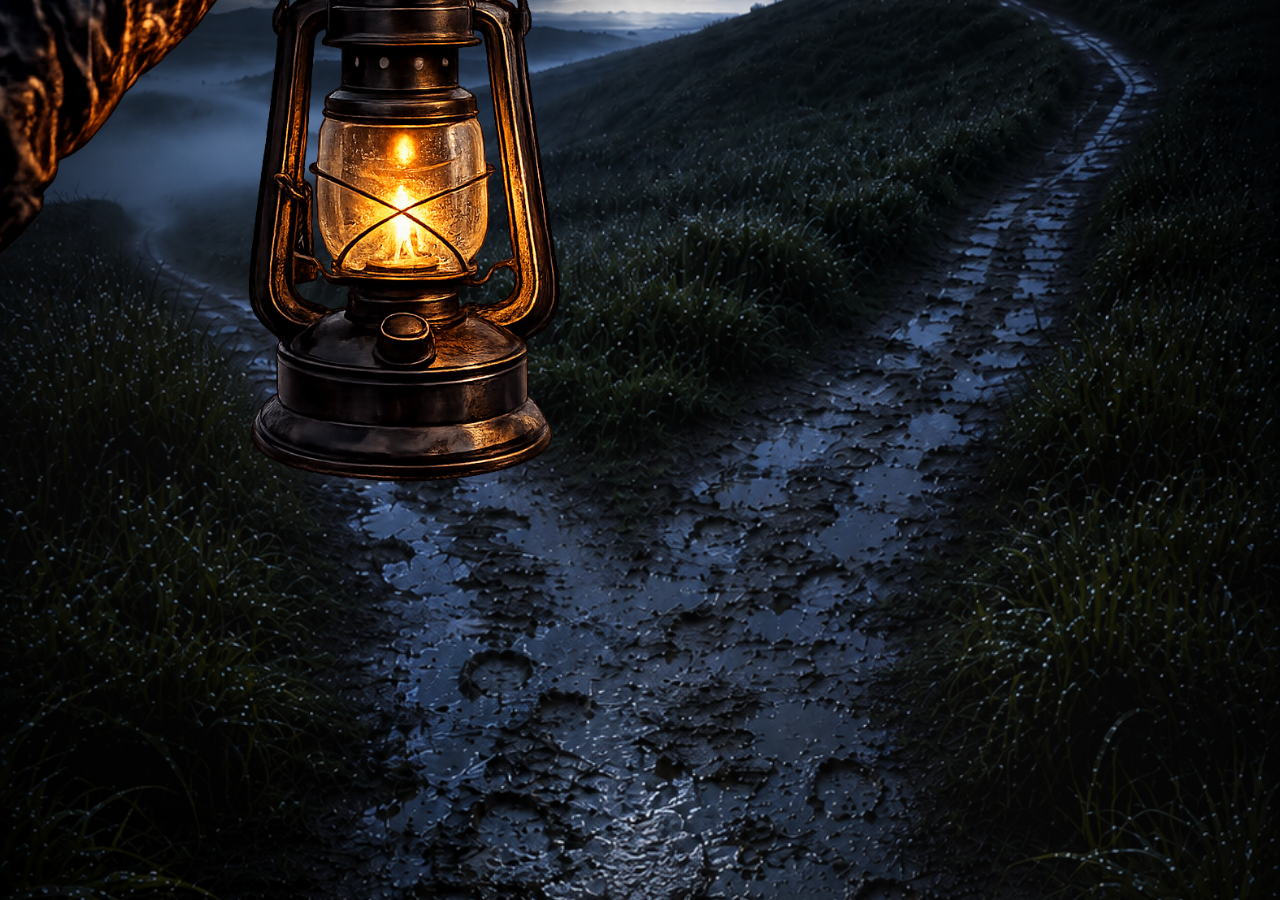
==== index.html @ 6a0470df "Rename indexindex.html to index.html" ====
<!DOCTYPE html>
<html lang="zh-CN">

<head>
<meta charset="UTF-8">

<meta
name="viewport"
content="width=device-width,initial-scale=1,maximum-scale=1,user-scalable=no"
/>

<title>深夜探路</title>

<link rel="stylesheet" href="style.css">

</head>

<body>

<div id="scene">

    <!-- 中间背景 -->
    <div class="bg center"></div>

    <!-- 左侧背景 -->
    <div class="bg left"></div>

    <!-- 右侧背景 -->
    <div class="bg right"></div>

    <!-- 雾层（可选） -->
    <div id="fog"></div>

    <!-- 手灯层 -->
    <div id="lanternWrap">
        <img
            src="./assets/images/1111.png"
            id="lantern"
            alt=""
        >
    </div>

 

</div>

<script src="main.js"></script>

</body>

</html>
---- style.css ----
*{
    margin:0;
    padding:0;
    box-sizing:border-box;
}

html,
body{
    width:100vw;
    height:100vh;
    overflow:hidden;
    background:#000;

    position:fixed;
    inset:0;
}

#scene{
    position:relative;
    width:100%;
    height:100%;
    overflow:hidden;
    background:#000;
}

/* 背景层 */

.bg{
    position:absolute;
    inset:0;

    background-size:cover;
    background-position:center;
    background-repeat:no-repeat;

    transition:opacity .8s ease;

    will-change:opacity;
}

.center{
    background-image:url("./assets/images/6-1.png");
    opacity:1;
    z-index:1;
}

.left{
    background-image:url("./assets/images/6-2.png");
    opacity:0;
    z-index:2;
}

.right{
    background-image:url("./assets/images/6-3.png");
    opacity:0;
    z-index:3;
}

/* 轻微暗角 */

#scene::after{
    content:"";
    position:absolute;
    inset:0;

    background:
    radial-gradient(
        circle,
        rgba(0,0,0,0) 45%,
        rgba(0,0,0,.5) 100%
    );

    z-index:5;
    pointer-events:none;
}

/* 雾层 */

#fog{
    position:absolute;
    inset:-20%;

    z-index:6;

    background:
    radial-gradient(
        circle at 30% 40%,
        rgba(255,255,255,.04),
        transparent 40%
    ),
    radial-gradient(
        circle at 70% 70%,
        rgba(255,255,255,.03),
        transparent 35%
    );

    animation:fogMove 18s linear infinite;

    pointer-events:none;
}

@keyframes fogMove{

    0%{
        transform:translateX(-30px);
    }

    50%{
        transform:translateX(30px);
    }

    100%{
        transform:translateX(-30px);
    }
}

/* 手灯层 */

#lanternWrap{
    position:absolute;
    inset:0;
    overflow:hidden;

    z-index:20;

    pointer-events:none;
}

/*
假设素材主体在左侧
右边大量透明区域
*/

#lantern{
    position:absolute;

    left:-3vw;
    bottom:25vh;

    width:65vw;
    height:auto;

    transform:translateX(0);
}/* 权限提示 */

#tip{

    position:absolute;

    left:50%;
    top:50%;

    transform:translate(-50%,-50%);

    color:white;

    font-size:18px;

    letter-spacing:2px;

    z-index:100;

    padding:12px 18px;

    border-radius:999px;

    background:rgba(0,0,0,.5);

    backdrop-filter:blur(8px);
}
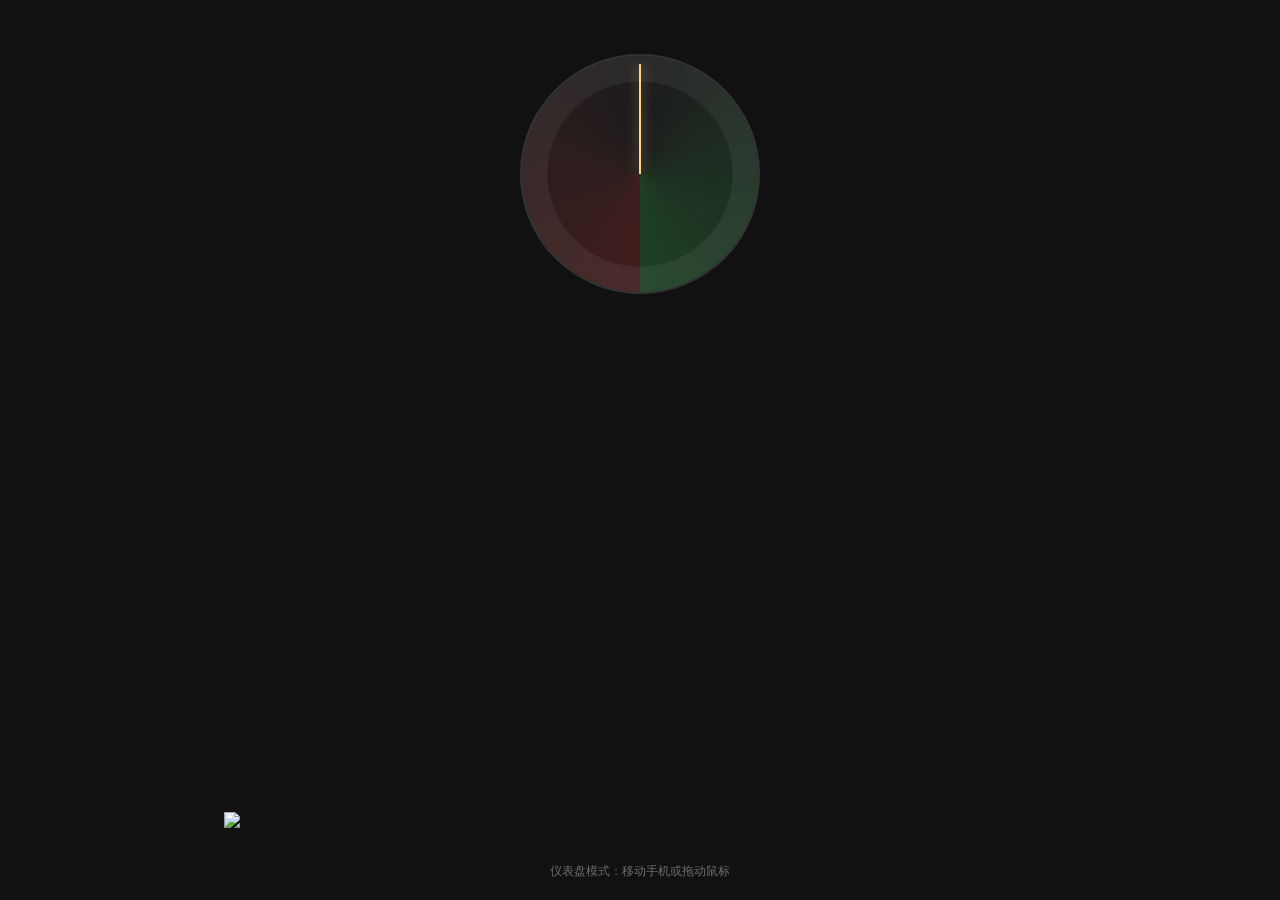
==== commit b0857522: "Update index.html" ====
--- a/index.html
+++ b/index.html
@@ -3,49 +3,286 @@
 
 <head>
 <meta charset="UTF-8">
-
-<meta
-name="viewport"
-content="width=device-width,initial-scale=1,maximum-scale=1,user-scalable=no"
-/>
-
-<title>深夜探路</title>
-
-<link rel="stylesheet" href="style.css">
-
+<meta name="viewport" content="width=device-width,initial-scale=1,maximum-scale=1,user-scalable=no">
+
+<title>仪表盘探路系统</title>
+
+<style>
+
+/* =========================
+基础
+========================= */
+
+*{
+    margin:0;
+    padding:0;
+    box-sizing:border-box;
+}
+
+html,body{
+    width:100%;
+    height:100%;
+    overflow:hidden;
+    background:#000;
+    position:fixed;
+    inset:0;
+}
+
+/* =========================
+场景
+========================= */
+
+#scene{
+    position:relative;
+    width:100%;
+    height:100%;
+    background:#111;
+    transition:filter .2s ease;
+}
+
+/* =========================
+仪表盘
+========================= */
+
+#dashboard{
+    position:absolute;
+    top:6vh;
+    left:50%;
+    transform:translateX(-50%);
+
+    width:240px;
+    height:240px;
+
+    border-radius:50%;
+
+    border:2px solid rgba(255,255,255,0.15);
+
+    backdrop-filter: blur(8px);
+
+    z-index:10;
+}
+
+/* 外圈刻度 */
+#dial{
+    width:100%;
+    height:100%;
+    border-radius:50%;
+
+    background:
+        radial-gradient(circle, transparent 55%, rgba(255,255,255,0.06) 56%),
+        conic-gradient(
+            from 180deg,
+            rgba(255,80,80,0.2),
+            rgba(255,255,255,0.05),
+            rgba(80,255,120,0.2)
+        );
+}
+
+/* 指针 */
+#pointer{
+    position:absolute;
+
+    width:2px;
+    height:110px;
+
+    background:#ffd38a;
+
+    left:50%;
+    top:50%;
+
+    transform-origin:bottom;
+    transform:translate(-50%, -100%) rotate(0deg);
+
+    box-shadow:0 0 12px rgba(255,200,120,0.7);
+}
+
+/* =========================
+手灯
+========================= */
+
+#handLamp{
+    position:absolute;
+
+    bottom:8vh;
+    left:50%;
+
+    width:65vw;
+
+    transform:translateX(-50%);
+
+    will-change:transform;
+}
+
+/* =========================
+提示（调试）
+========================= */
+
+#hint{
+    position:absolute;
+    bottom:20px;
+    left:50%;
+    transform:translateX(-50%);
+
+    color:#aaa;
+    font-size:12px;
+    opacity:0.6;
+}
+
+</style>
 </head>
 
 <body>
 
 <div id="scene">
 
-    <!-- 中间背景 -->
-    <div class="bg center"></div>
-
-    <!-- 左侧背景 -->
-    <div class="bg left"></div>
-
-    <!-- 右侧背景 -->
-    <div class="bg right"></div>
-
-    <!-- 雾层（可选） -->
-    <div id="fog"></div>
-
-    <!-- 手灯层 -->
-    <div id="lanternWrap">
-        <img
-            src="./assets/images/1111.png"
-            id="lantern"
-            alt=""
-        >
+    <!-- 仪表盘 -->
+    <div id="dashboard">
+        <div id="dial"></div>
+        <div id="pointer"></div>
     </div>
 
- 
+    <!-- 手灯 -->
+    <img id="handLamp" src="./assets/1111.png">
+
+    <div id="hint">仪表盘模式：移动手机或拖动鼠标</div>
 
 </div>
 
-<script src="main.js"></script>
+<script>
+
+// =========================
+// DOM
+// =========================
+
+const pointer = document.getElementById("pointer");
+const scene = document.getElementById("scene");
+const hand = document.getElementById("handLamp");
+
+// =========================
+// 参数
+// =========================
+
+const MAX_ANGLE = 60;
+const MAX_ROTATE = 90;
+
+const MAX_MOVE = 60;
+const EASE = 0.08;
+
+// =========================
+// 状态
+// =========================
+
+let targetRotate = 0;
+let currentRotate = 0;
+
+let targetX = 0;
+let currentX = 0;
+
+// =========================
+// 核心逻辑
+// =========================
+
+function handleGamma(gamma){
+
+    gamma = Math.max(-MAX_ANGLE, Math.min(MAX_ANGLE, gamma));
+
+    // 指针旋转
+    targetRotate = (gamma / MAX_ANGLE) * MAX_ROTATE;
+
+    // 手灯移动
+    targetX = (gamma / MAX_ANGLE) * MAX_MOVE;
+
+    // 场景亮度（越偏越暗）
+    let brightness = 1 - Math.abs(gamma / MAX_ANGLE) * 0.5;
+
+    scene.style.filter = `brightness(${brightness})`;
+}
+
+// =========================
+// 陀螺仪
+// =========================
+
+function onGyro(e){
+    handleGamma(e.gamma || 0);
+}
+
+// =========================
+// PC模拟
+// =========================
+
+window.addEventListener("mousemove", e => {
+
+    const ratio = e.clientX / window.innerWidth;
+
+    const gamma = (ratio - 0.5) * 2 * MAX_ANGLE;
+
+    handleGamma(gamma);
+});
+
+// =========================
+// 动画循环
+// =========================
+
+function animate(){
+
+    // 指针
+    currentRotate += (targetRotate - currentRotate) * 0.1;
+
+    pointer.style.transform =
+        `translate(-50%, -100%) rotate(${currentRotate}deg)`;
+
+    // 手灯
+    currentX += (targetX - currentX) * EASE;
+
+    hand.style.transform =
+        `translateX(calc(-50% + ${currentX}px))`;
+
+    requestAnimationFrame(animate);
+}
+
+// =========================
+// iOS权限
+// =========================
+
+function initGyro(){
+
+    if (
+        typeof DeviceOrientationEvent !== "undefined" &&
+        typeof DeviceOrientationEvent.requestPermission === "function"
+    ){
+
+        document.body.addEventListener("touchstart", async () => {
+
+            try{
+
+                const res =
+                    await DeviceOrientationEvent.requestPermission();
+
+                if(res === "granted"){
+
+                    window.addEventListener("deviceorientation", onGyro, true);
+                }
+
+            }catch(e){
+                console.log(e);
+            }
+
+        }, { once:true });
+
+    }else{
+
+        window.addEventListener("deviceorientation", onGyro, true);
+    }
+}
+
+// =========================
+// 启动
+// =========================
+
+initGyro();
+animate();
+
+</script>
 
 </body>
-
 </html>
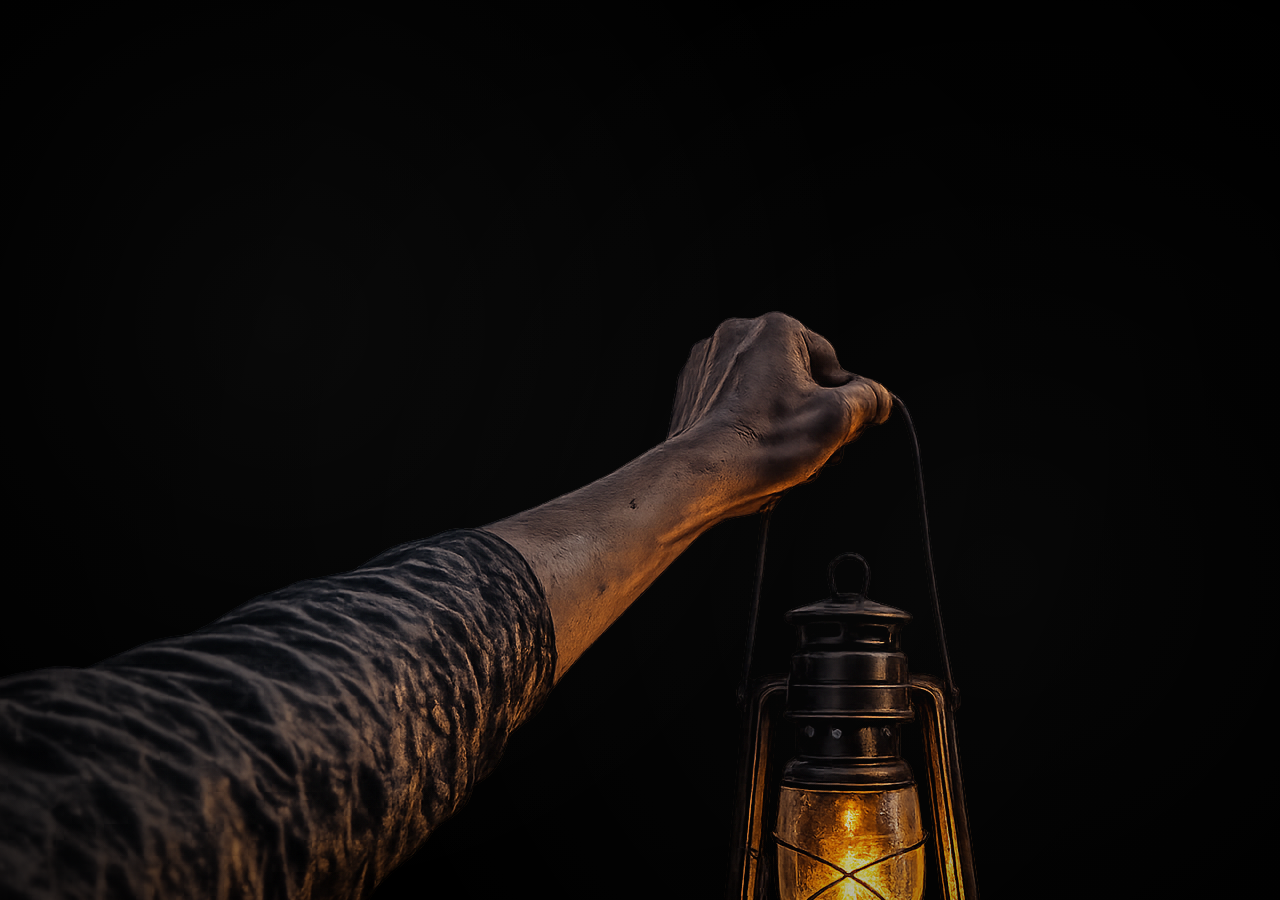
==== commit 7948833a: "Update index.html" ====
--- a/index.html
+++ b/index.html
@@ -5,284 +5,29 @@
 <meta charset="UTF-8">
 <meta name="viewport" content="width=device-width,initial-scale=1,maximum-scale=1,user-scalable=no">
 
-<title>仪表盘探路系统</title>
+<title>探路仪表系统</title>
 
-<style>
-
-/* =========================
-基础
-========================= */
-
-*{
-    margin:0;
-    padding:0;
-    box-sizing:border-box;
-}
-
-html,body{
-    width:100%;
-    height:100%;
-    overflow:hidden;
-    background:#000;
-    position:fixed;
-    inset:0;
-}
-
-/* =========================
-场景
-========================= */
-
-#scene{
-    position:relative;
-    width:100%;
-    height:100%;
-    background:#111;
-    transition:filter .2s ease;
-}
-
-/* =========================
-仪表盘
-========================= */
-
-#dashboard{
-    position:absolute;
-    top:6vh;
-    left:50%;
-    transform:translateX(-50%);
-
-    width:240px;
-    height:240px;
-
-    border-radius:50%;
-
-    border:2px solid rgba(255,255,255,0.15);
-
-    backdrop-filter: blur(8px);
-
-    z-index:10;
-}
-
-/* 外圈刻度 */
-#dial{
-    width:100%;
-    height:100%;
-    border-radius:50%;
-
-    background:
-        radial-gradient(circle, transparent 55%, rgba(255,255,255,0.06) 56%),
-        conic-gradient(
-            from 180deg,
-            rgba(255,80,80,0.2),
-            rgba(255,255,255,0.05),
-            rgba(80,255,120,0.2)
-        );
-}
-
-/* 指针 */
-#pointer{
-    position:absolute;
-
-    width:2px;
-    height:110px;
-
-    background:#ffd38a;
-
-    left:50%;
-    top:50%;
-
-    transform-origin:bottom;
-    transform:translate(-50%, -100%) rotate(0deg);
-
-    box-shadow:0 0 12px rgba(255,200,120,0.7);
-}
-
-/* =========================
-手灯
-========================= */
-
-#handLamp{
-    position:absolute;
-
-    bottom:8vh;
-    left:50%;
-
-    width:65vw;
-
-    transform:translateX(-50%);
-
-    will-change:transform;
-}
-
-/* =========================
-提示（调试）
-========================= */
-
-#hint{
-    position:absolute;
-    bottom:20px;
-    left:50%;
-    transform:translateX(-50%);
-
-    color:#aaa;
-    font-size:12px;
-    opacity:0.6;
-}
-
-</style>
+<link rel="stylesheet" href="style.css">
 </head>
 
 <body>
 
 <div id="scene">
 
-    <!-- 仪表盘 -->
-    <div id="dashboard">
-        <div id="dial"></div>
-        <div id="pointer"></div>
-    </div>
+    <!-- 背景 -->
+    <div id="bg1" class="bg"></div>
+    <div id="bg2" class="bg"></div>
+    <div id="bg3" class="bg"></div>
 
-    <!-- 手灯 -->
-    <img id="handLamp" src="./assets/1111.png">
+    <!-- 马灯 -->
+    <img id="lantern" src="./assets/images/1111.png">
 
-    <div id="hint">仪表盘模式：移动手机或拖动鼠标</div>
+    <!-- 提示 -->
+    <div id="tip">保持手机平稳，左右倾斜探索</div>
 
 </div>
 
-<script>
-
-// =========================
-// DOM
-// =========================
-
-const pointer = document.getElementById("pointer");
-const scene = document.getElementById("scene");
-const hand = document.getElementById("handLamp");
-
-// =========================
-// 参数
-// =========================
-
-const MAX_ANGLE = 60;
-const MAX_ROTATE = 90;
-
-const MAX_MOVE = 60;
-const EASE = 0.08;
-
-// =========================
-// 状态
-// =========================
-
-let targetRotate = 0;
-let currentRotate = 0;
-
-let targetX = 0;
-let currentX = 0;
-
-// =========================
-// 核心逻辑
-// =========================
-
-function handleGamma(gamma){
-
-    gamma = Math.max(-MAX_ANGLE, Math.min(MAX_ANGLE, gamma));
-
-    // 指针旋转
-    targetRotate = (gamma / MAX_ANGLE) * MAX_ROTATE;
-
-    // 手灯移动
-    targetX = (gamma / MAX_ANGLE) * MAX_MOVE;
-
-    // 场景亮度（越偏越暗）
-    let brightness = 1 - Math.abs(gamma / MAX_ANGLE) * 0.5;
-
-    scene.style.filter = `brightness(${brightness})`;
-}
-
-// =========================
-// 陀螺仪
-// =========================
-
-function onGyro(e){
-    handleGamma(e.gamma || 0);
-}
-
-// =========================
-// PC模拟
-// =========================
-
-window.addEventListener("mousemove", e => {
-
-    const ratio = e.clientX / window.innerWidth;
-
-    const gamma = (ratio - 0.5) * 2 * MAX_ANGLE;
-
-    handleGamma(gamma);
-});
-
-// =========================
-// 动画循环
-// =========================
-
-function animate(){
-
-    // 指针
-    currentRotate += (targetRotate - currentRotate) * 0.1;
-
-    pointer.style.transform =
-        `translate(-50%, -100%) rotate(${currentRotate}deg)`;
-
-    // 手灯
-    currentX += (targetX - currentX) * EASE;
-
-    hand.style.transform =
-        `translateX(calc(-50% + ${currentX}px))`;
-
-    requestAnimationFrame(animate);
-}
-
-// =========================
-// iOS权限
-// =========================
-
-function initGyro(){
-
-    if (
-        typeof DeviceOrientationEvent !== "undefined" &&
-        typeof DeviceOrientationEvent.requestPermission === "function"
-    ){
-
-        document.body.addEventListener("touchstart", async () => {
-
-            try{
-
-                const res =
-                    await DeviceOrientationEvent.requestPermission();
-
-                if(res === "granted"){
-
-                    window.addEventListener("deviceorientation", onGyro, true);
-                }
-
-            }catch(e){
-                console.log(e);
-            }
-
-        }, { once:true });
-
-    }else{
-
-        window.addEventListener("deviceorientation", onGyro, true);
-    }
-}
-
-// =========================
-// 启动
-// =========================
-
-initGyro();
-animate();
-
-</script>
+<script src="main.js"></script>
 
 </body>
 </html>
--- a/style.css
+++ b/style.css
@@ -0,0 +1,153 @@
+/* =========================
+基础重置
+========================= */
+
+* {
+    margin: 0;
+    padding: 0;
+    box-sizing: border-box;
+}
+
+html, body {
+    width: 100%;
+    height: 100%;
+    overflow: hidden;
+    background: #000;
+    position: fixed;
+    inset: 0;
+}
+
+/* =========================
+主场景容器
+========================= */
+
+#scene {
+    position: relative;
+    width: 100%;
+    height: 100%;
+    overflow: hidden;
+}
+
+/* =========================
+背景层（核心）
+========================= */
+
+.bg {
+    position: absolute;
+    inset: 0;
+
+    background-size: cover;
+    background-position: center;
+    background-repeat: no-repeat;
+
+    transition: opacity 0.3s ease;
+
+    will-change: opacity;
+}
+
+/* 中间背景 */
+.bg-center {
+    opacity: 1;
+    z-index: 1;
+}
+
+/* 左背景 */
+.bg-left {
+    opacity: 0;
+    z-index: 2;
+}
+
+/* 右背景 */
+.bg-right {
+    opacity: 0;
+    z-index: 3;
+}
+
+/* =========================
+暗角（电影感关键）
+========================= */
+
+#scene::after {
+    content: "";
+    position: absolute;
+    inset: 0;
+
+    background: radial-gradient(
+        circle at center,
+        rgba(0,0,0,0) 35%,
+        rgba(0,0,0,0.65) 100%
+    );
+
+    z-index: 5;
+    pointer-events: none;
+}
+
+/* =========================
+雾气层（轻氛围）
+========================= */
+
+#scene::before {
+    content: "";
+    position: absolute;
+    inset: -20%;
+
+    background:
+        radial-gradient(circle at 30% 40%, rgba(255,255,255,0.04), transparent 40%),
+        radial-gradient(circle at 70% 60%, rgba(255,255,255,0.03), transparent 45%);
+
+    animation: fogMove 18s ease-in-out infinite;
+
+    z-index: 4;
+    pointer-events: none;
+}
+
+@keyframes fogMove {
+    0%   { transform: translateX(-20px); }
+    50%  { transform: translateX(20px); }
+    100% { transform: translateX(-20px); }
+}
+
+/* =========================
+手灯容器（裁切关键）
+========================= */
+
+#handWrap {
+    position: absolute;
+    inset: 0;
+
+    overflow: hidden;
+
+    z-index: 20;
+
+    pointer-events: none;
+}
+
+/* =========================
+手灯主体
+========================= */
+
+#handLamp {
+    position: absolute;
+
+    bottom: 7vh;
+
+    left: 50%;
+
+    width: 70vw;
+    max-width: none;
+
+    transform: translateX(-50%);
+
+    will-change: transform;
+}
+
+/* =========================
+安全增强（防止横屏/缩放异常）
+========================= */
+
+@media (orientation: landscape) {
+    #handLamp {
+        width: 45vw;
+        bottom: 5vh;
+    }
+}
